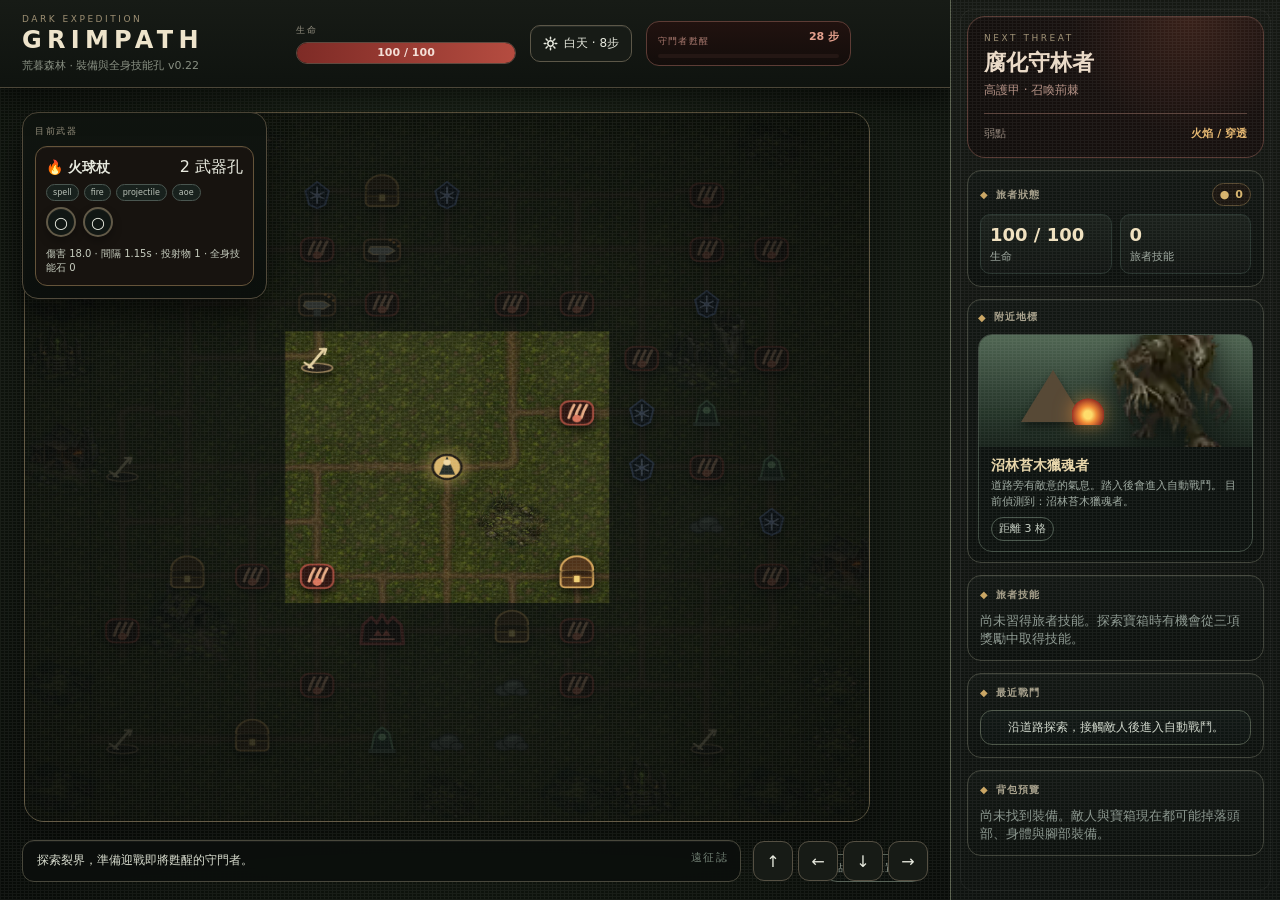
==== index.html @ 2e92b48d "Refresh v0.22 equipment build cache key" ====
<!doctype html>
<html lang="zh-Hant">
<head>
  <meta charset="utf-8">
  <meta name="viewport" content="width=device-width,initial-scale=1,viewport-fit=cover">
  <title>GRIMPATH v0.22</title>
  <style>
    html,body{margin:0;background:#090c0a;color:#ddd;font-family:system-ui}
    main{min-height:100vh;display:grid;place-items:center;text-align:center;padding:24px;box-sizing:border-box}
    small{display:block;color:#999;margin-top:8px}
    a{color:#d7b36a}
  </style>
</head>
<body>
<main><div>GRIMPATH v0.22<small>啟動裝備與全身技能孔系統…</small><noscript><p><a href="./v021/">進入遊戲</a></p></noscript></div></main>
<script>
(()=>{
  const p=new URLSearchParams(location.search);
  const target=p.get('legacy')==='1'?'./legacy_v0201.html?build=0201':'./v021/?build=022b';
  location.replace(target);
})();
</script>
</body>
</html>
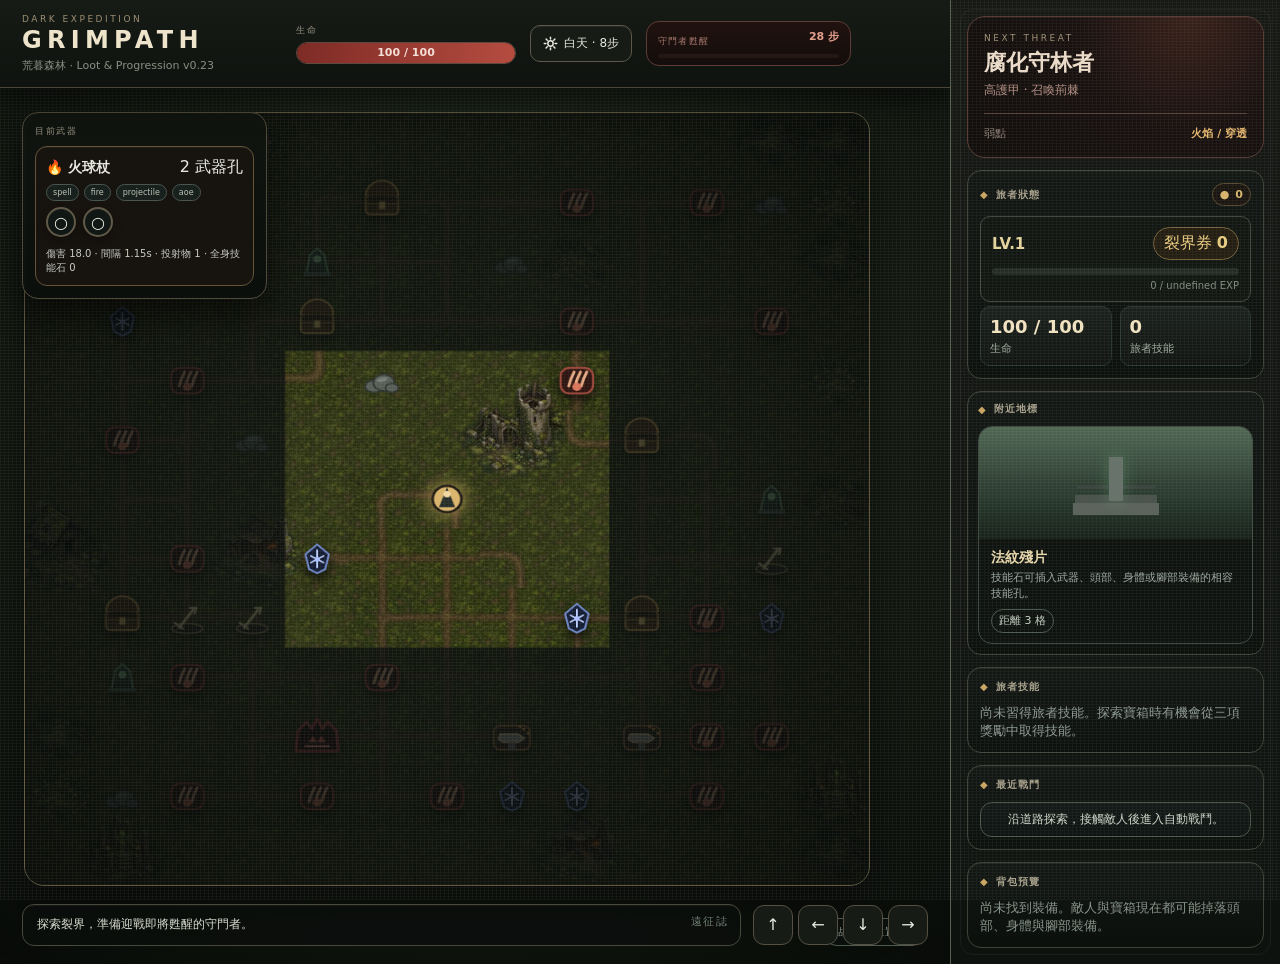
==== commit 820df0a2: "Point GRIMPATH homepage to v0.23 progression build" ====
--- a/index.html
+++ b/index.html
@@ -3,7 +3,7 @@
 <head>
   <meta charset="utf-8">
   <meta name="viewport" content="width=device-width,initial-scale=1,viewport-fit=cover">
-  <title>GRIMPATH v0.22</title>
+  <title>GRIMPATH v0.23</title>
   <style>
     html,body{margin:0;background:#090c0a;color:#ddd;font-family:system-ui}
     main{min-height:100vh;display:grid;place-items:center;text-align:center;padding:24px;box-sizing:border-box}
@@ -12,11 +12,11 @@
   </style>
 </head>
 <body>
-<main><div>GRIMPATH v0.22<small>啟動裝備與全身技能孔系統…</small><noscript><p><a href="./v021/">進入遊戲</a></p></noscript></div></main>
+<main><div>GRIMPATH v0.23<small>啟動 Loot & Progression 系統…</small><noscript><p><a href="./v021/">進入遊戲</a></p></noscript></div></main>
 <script>
 (()=>{
   const p=new URLSearchParams(location.search);
-  const target=p.get('legacy')==='1'?'./legacy_v0201.html?build=0201':'./v021/?build=022b';
+  const target=p.get('legacy')==='1'?'./legacy_v0201.html?build=0201':'./v021/?build=023';
   location.replace(target);
 })();
 </script>
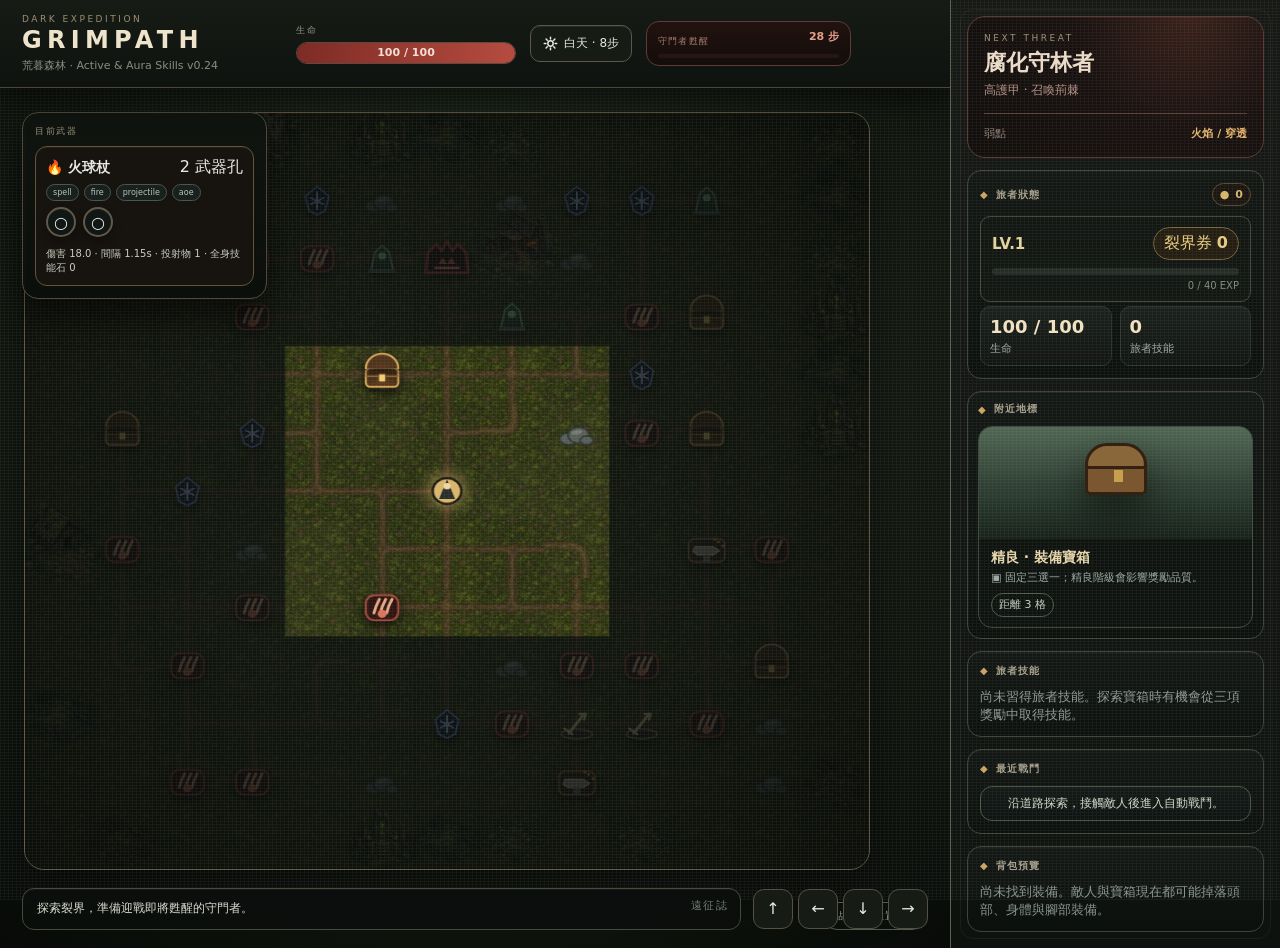
==== commit a499b1bf: "Point GRIMPATH homepage to v0.24 active and aura skills" ====
--- a/index.html
+++ b/index.html
@@ -3,7 +3,7 @@
 <head>
   <meta charset="utf-8">
   <meta name="viewport" content="width=device-width,initial-scale=1,viewport-fit=cover">
-  <title>GRIMPATH v0.23</title>
+  <title>GRIMPATH v0.24</title>
   <style>
     html,body{margin:0;background:#090c0a;color:#ddd;font-family:system-ui}
     main{min-height:100vh;display:grid;place-items:center;text-align:center;padding:24px;box-sizing:border-box}
@@ -12,11 +12,11 @@
   </style>
 </head>
 <body>
-<main><div>GRIMPATH v0.23<small>啟動 Loot & Progression 系統…</small><noscript><p><a href="./v021/">進入遊戲</a></p></noscript></div></main>
+<main><div>GRIMPATH v0.24<small>啟動主動技能、光環與即時戰鬥系統…</small><noscript><p><a href="./v021/">進入遊戲</a></p></noscript></div></main>
 <script>
 (()=>{
   const p=new URLSearchParams(location.search);
-  const target=p.get('legacy')==='1'?'./legacy_v0201.html?build=0201':'./v021/?build=023';
+  const target=p.get('legacy')==='1'?'./legacy_v0201.html?build=0201':'./v021/?build=024';
   location.replace(target);
 })();
 </script>
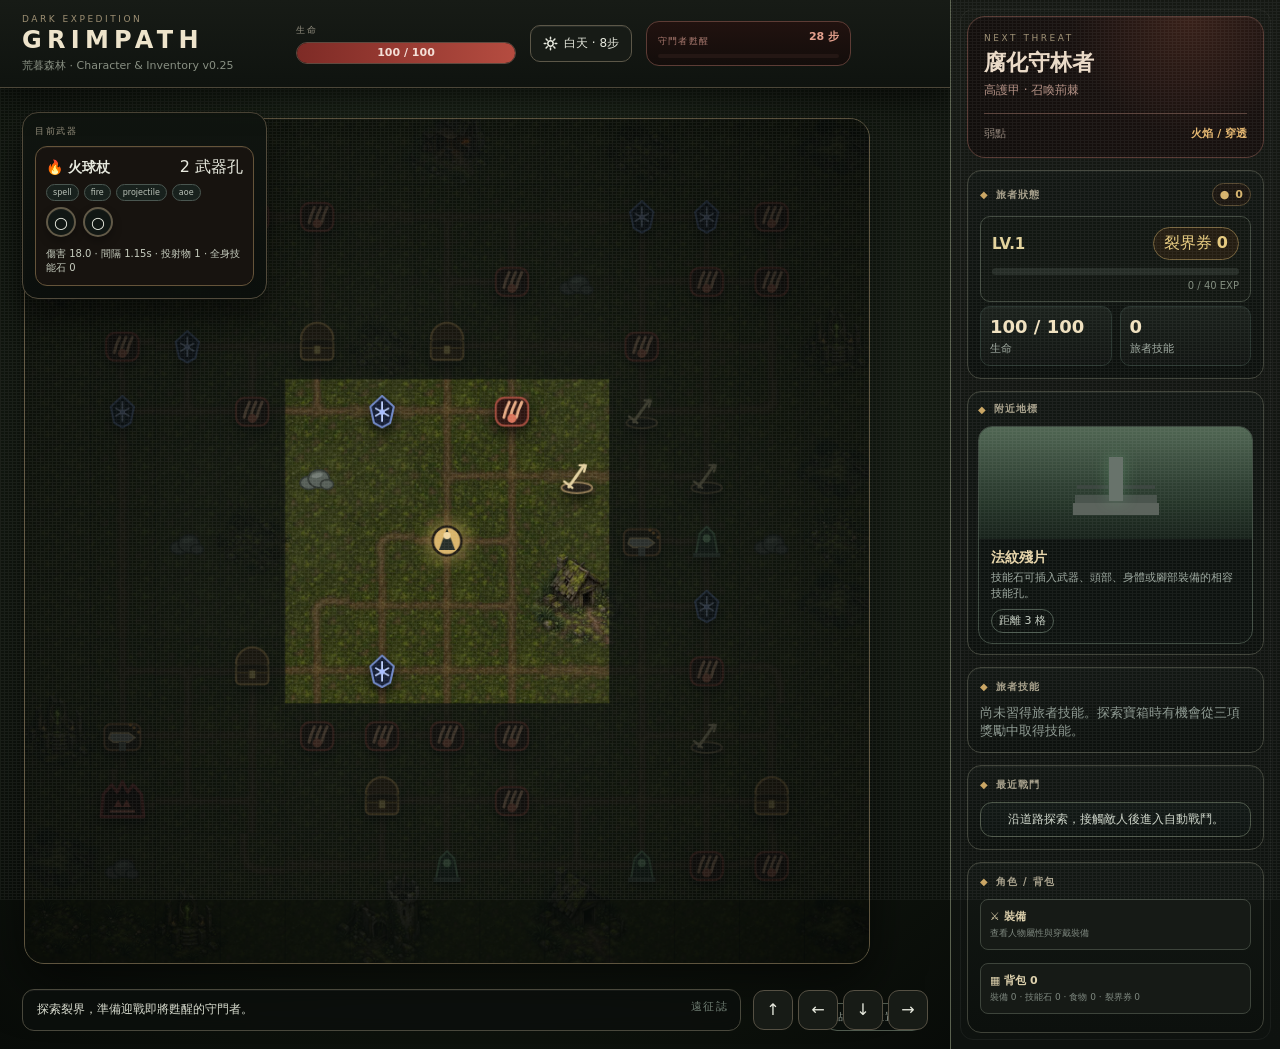
==== commit 6d6775b2: "Point GRIMPATH homepage to v0.25 character and backpack UI" ====
--- a/index.html
+++ b/index.html
@@ -3,7 +3,7 @@
 <head>
   <meta charset="utf-8">
   <meta name="viewport" content="width=device-width,initial-scale=1,viewport-fit=cover">
-  <title>GRIMPATH v0.24</title>
+  <title>GRIMPATH v0.25</title>
   <style>
     html,body{margin:0;background:#090c0a;color:#ddd;font-family:system-ui}
     main{min-height:100vh;display:grid;place-items:center;text-align:center;padding:24px;box-sizing:border-box}
@@ -12,11 +12,11 @@
   </style>
 </head>
 <body>
-<main><div>GRIMPATH v0.24<small>啟動主動技能、光環與即時戰鬥系統…</small><noscript><p><a href="./v021/">進入遊戲</a></p></noscript></div></main>
+<main><div>GRIMPATH v0.25<small>啟動角色裝備與背包分頁介面…</small><noscript><p><a href="./v021/">進入遊戲</a></p></noscript></div></main>
 <script>
 (()=>{
   const p=new URLSearchParams(location.search);
-  const target=p.get('legacy')==='1'?'./legacy_v0201.html?build=0201':'./v021/?build=024';
+  const target=p.get('legacy')==='1'?'./legacy_v0201.html?build=0201':'./v021/?build=025';
   location.replace(target);
 })();
 </script>
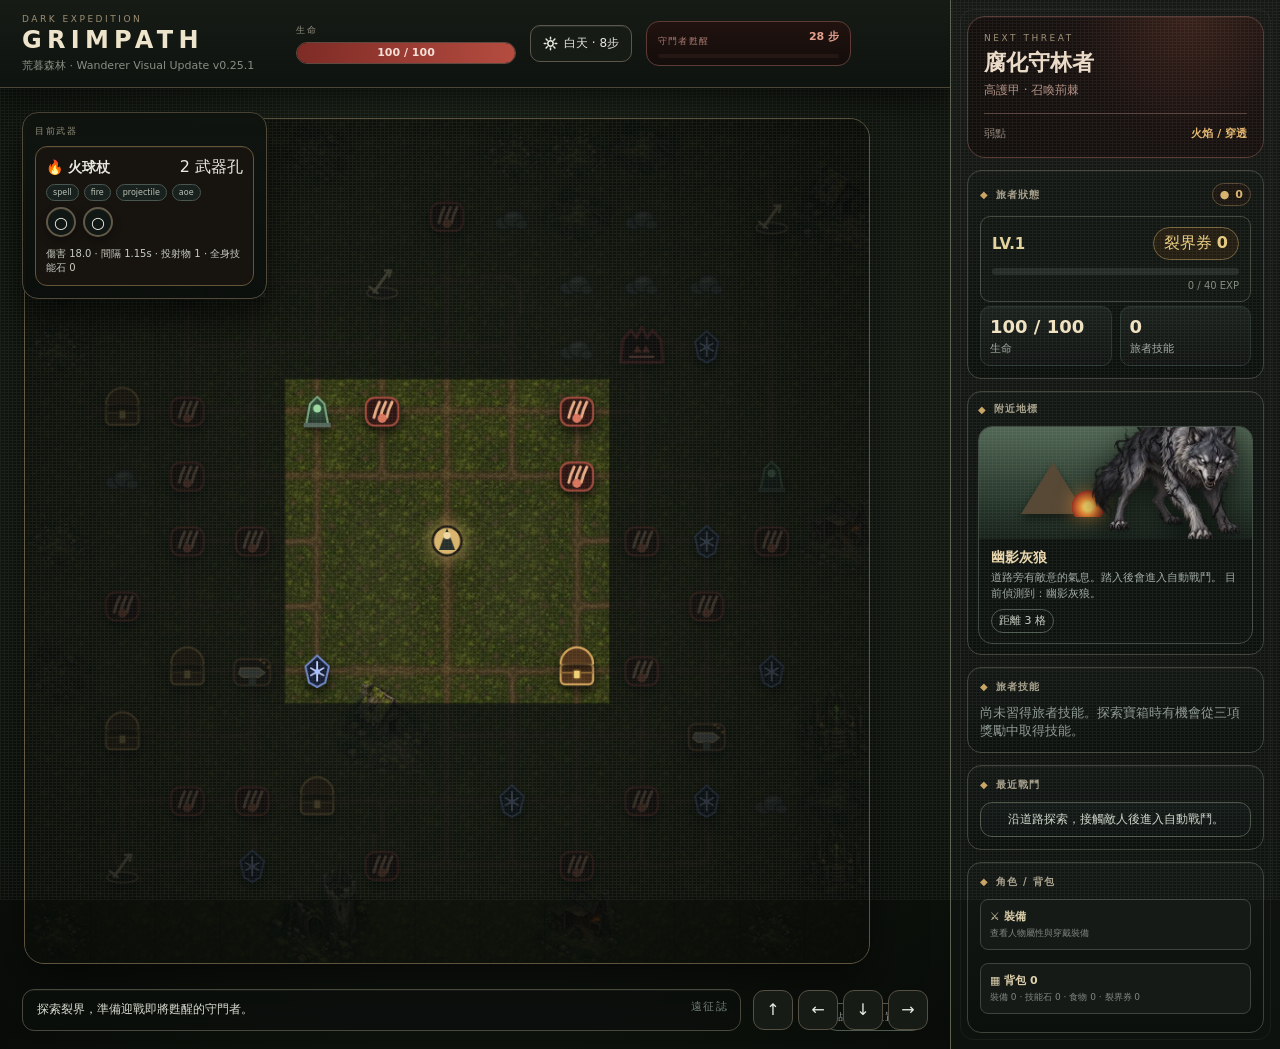
==== commit d630ee95: "Point GRIMPATH homepage to v0.25.1 wanderer art preview" ====
--- a/index.html
+++ b/index.html
@@ -3,7 +3,7 @@
 <head>
   <meta charset="utf-8">
   <meta name="viewport" content="width=device-width,initial-scale=1,viewport-fit=cover">
-  <title>GRIMPATH v0.25</title>
+  <title>GRIMPATH v0.25.1</title>
   <style>
     html,body{margin:0;background:#090c0a;color:#ddd;font-family:system-ui}
     main{min-height:100vh;display:grid;place-items:center;text-align:center;padding:24px;box-sizing:border-box}
@@ -12,11 +12,11 @@
   </style>
 </head>
 <body>
-<main><div>GRIMPATH v0.25<small>啟動角色裝備與背包分頁介面…</small><noscript><p><a href="./v021/">進入遊戲</a></p></noscript></div></main>
+<main><div>GRIMPATH v0.25.1<small>啟動旅者角色立繪與裝備介面預覽…</small><noscript><p><a href="./v021/">進入遊戲</a></p></noscript></div></main>
 <script>
 (()=>{
   const p=new URLSearchParams(location.search);
-  const target=p.get('legacy')==='1'?'./legacy_v0201.html?build=0201':'./v021/?build=025';
+  const target=p.get('legacy')==='1'?'./legacy_v0201.html?build=0201':'./v021/?build=0251';
   location.replace(target);
 })();
 </script>
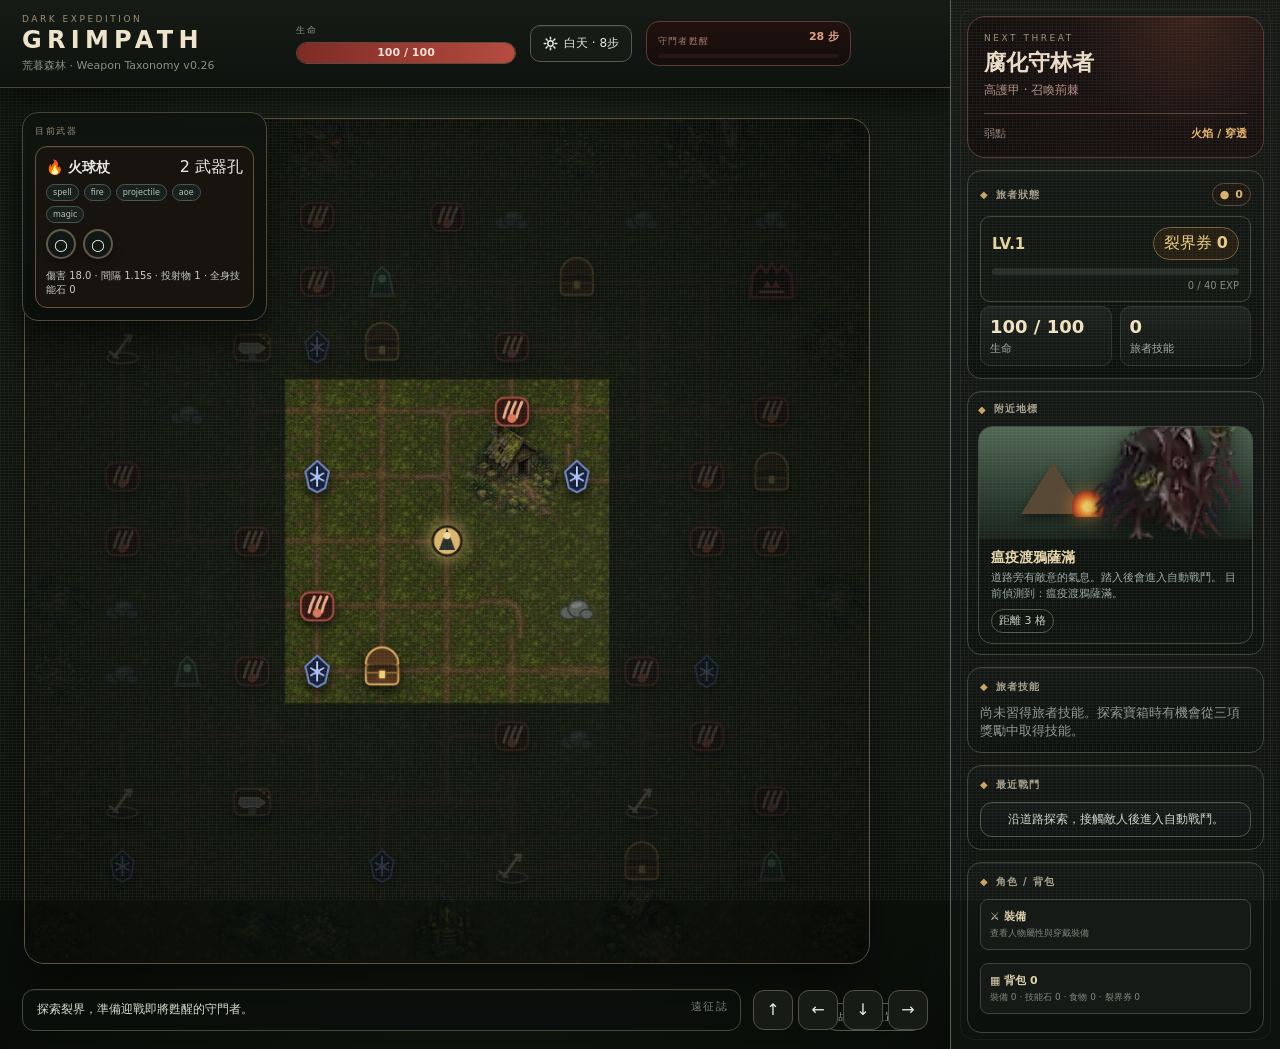
==== commit cb5f2dd8: "Point GRIMPATH homepage to v0.26" ====
--- a/index.html
+++ b/index.html
@@ -3,7 +3,7 @@
 <head>
   <meta charset="utf-8">
   <meta name="viewport" content="width=device-width,initial-scale=1,viewport-fit=cover">
-  <title>GRIMPATH v0.25.1</title>
+  <title>GRIMPATH v0.26</title>
   <style>
     html,body{margin:0;background:#090c0a;color:#ddd;font-family:system-ui}
     main{min-height:100vh;display:grid;place-items:center;text-align:center;padding:24px;box-sizing:border-box}
@@ -12,11 +12,11 @@
   </style>
 </head>
 <body>
-<main><div>GRIMPATH v0.25.1<small>啟動旅者角色立繪與裝備介面預覽…</small><noscript><p><a href="./v021/">進入遊戲</a></p></noscript></div></main>
+<main><div>GRIMPATH v0.26<small>啟動武器分類與寒霜射線更新…</small><noscript><p><a href="./v021/">進入遊戲</a></p></noscript></div></main>
 <script>
 (()=>{
   const p=new URLSearchParams(location.search);
-  const target=p.get('legacy')==='1'?'./legacy_v0201.html?build=0201':'./v021/?build=0251';
+  const target=p.get('legacy')==='1'?'./legacy_v0201.html?build=0201':'./v021/?build=026';
   location.replace(target);
 })();
 </script>
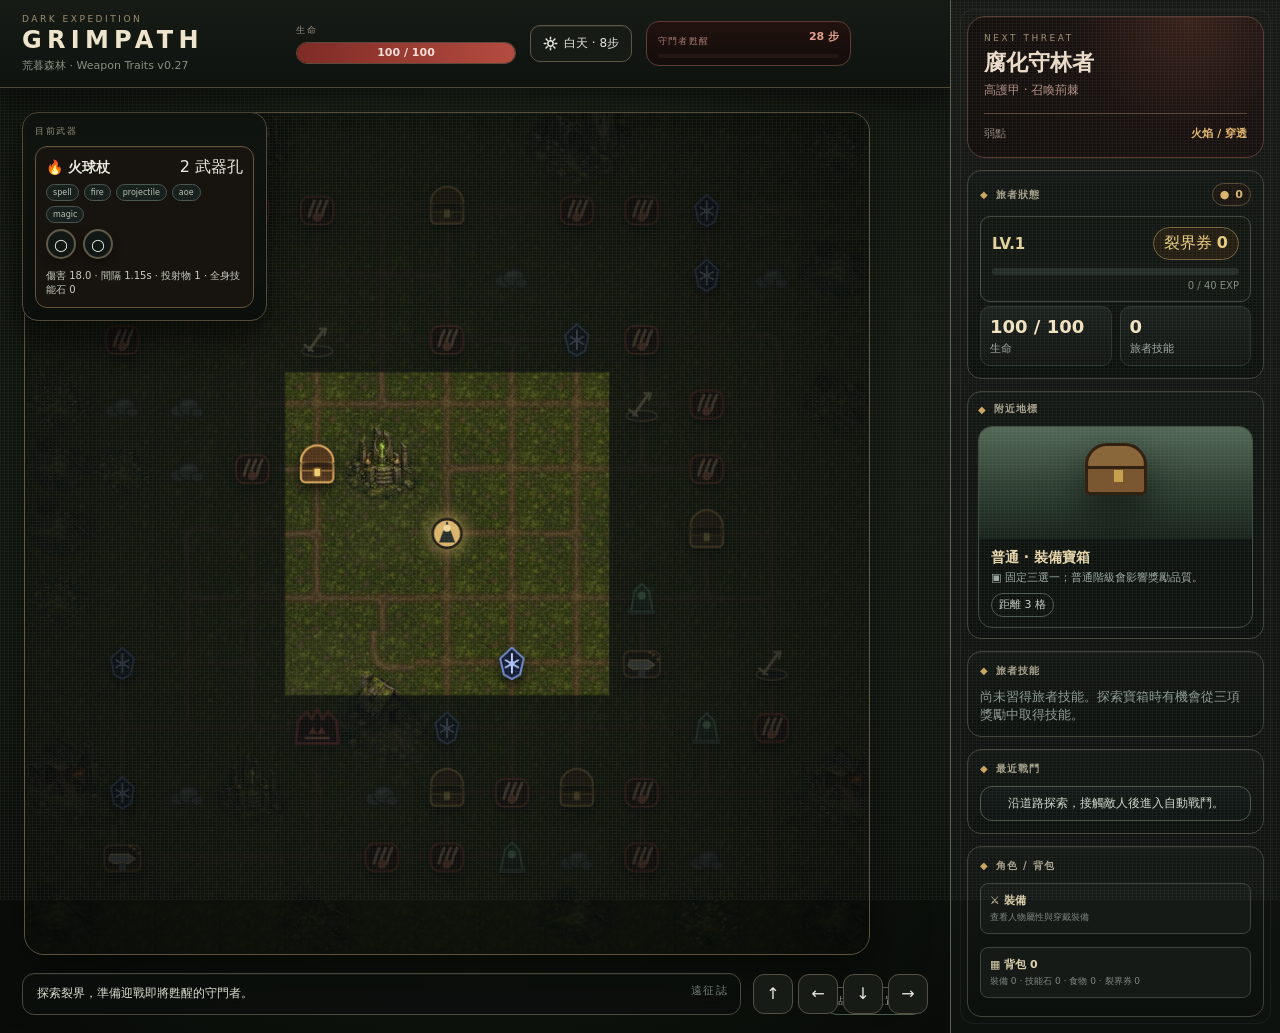
==== commit 78bf694d: "Point GRIMPATH homepage to v0.27 weapon traits" ====
--- a/index.html
+++ b/index.html
@@ -3,7 +3,7 @@
 <head>
   <meta charset="utf-8">
   <meta name="viewport" content="width=device-width,initial-scale=1,viewport-fit=cover">
-  <title>GRIMPATH v0.26</title>
+  <title>GRIMPATH v0.27</title>
   <style>
     html,body{margin:0;background:#090c0a;color:#ddd;font-family:system-ui}
     main{min-height:100vh;display:grid;place-items:center;text-align:center;padding:24px;box-sizing:border-box}
@@ -12,11 +12,11 @@
   </style>
 </head>
 <body>
-<main><div>GRIMPATH v0.26<small>啟動武器分類與寒霜射線更新…</small><noscript><p><a href="./v021/">進入遊戲</a></p></noscript></div></main>
+<main><div>GRIMPATH v0.27<small>啟動武器特性與新武器更新…</small><noscript><p><a href="./v021/">進入遊戲</a></p></noscript></div></main>
 <script>
 (()=>{
   const p=new URLSearchParams(location.search);
-  const target=p.get('legacy')==='1'?'./legacy_v0201.html?build=0201':'./v021/?build=026';
+  const target=p.get('legacy')==='1'?'./legacy_v0201.html?build=0201':'./v021/?build=027';
   location.replace(target);
 })();
 </script>
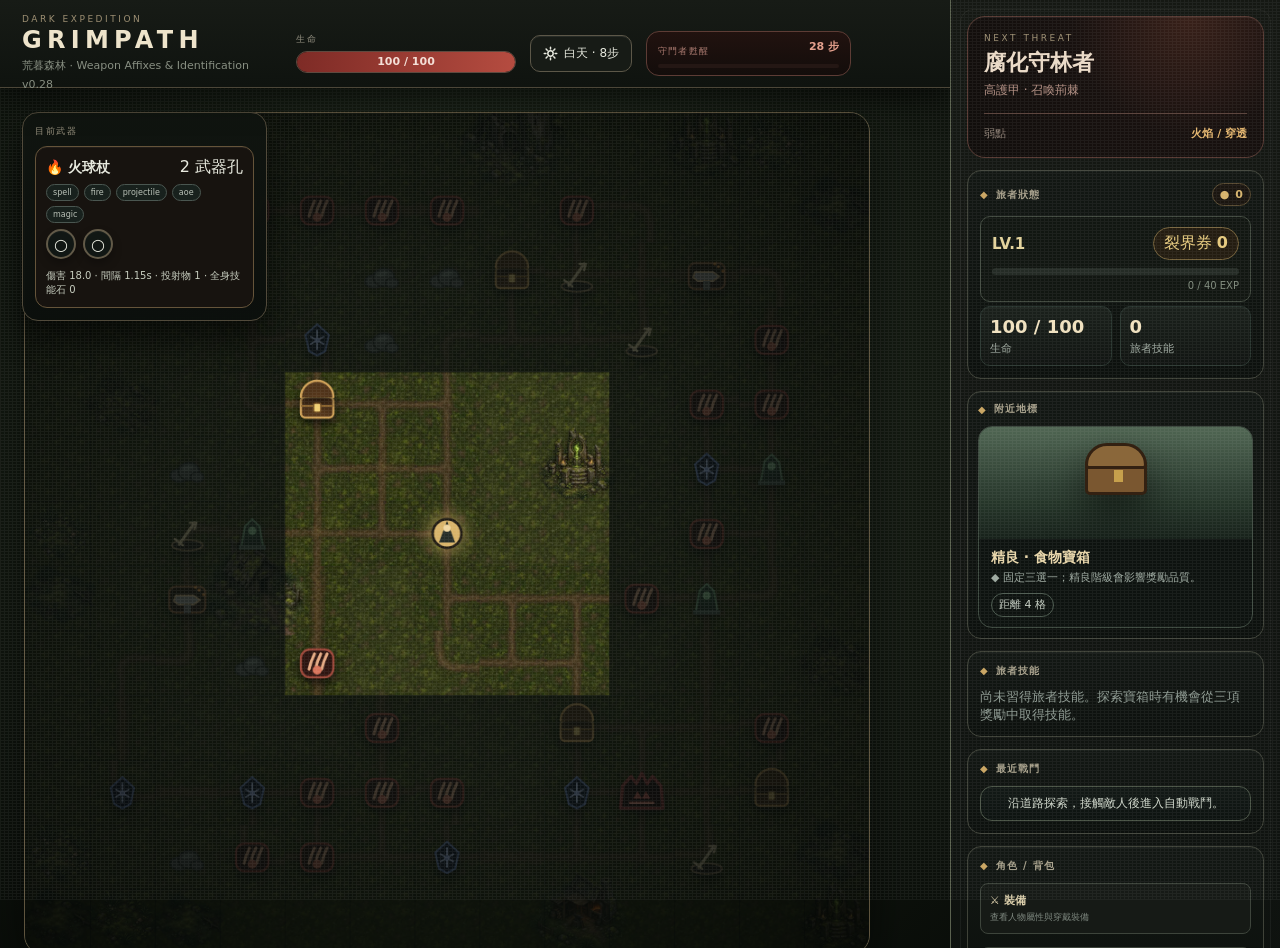
==== commit 210246ff: "Point GRIMPATH homepage to v0.28 affix system" ====
--- a/index.html
+++ b/index.html
@@ -3,7 +3,7 @@
 <head>
   <meta charset="utf-8">
   <meta name="viewport" content="width=device-width,initial-scale=1,viewport-fit=cover">
-  <title>GRIMPATH v0.27</title>
+  <title>GRIMPATH v0.28</title>
   <style>
     html,body{margin:0;background:#090c0a;color:#ddd;font-family:system-ui}
     main{min-height:100vh;display:grid;place-items:center;text-align:center;padding:24px;box-sizing:border-box}
@@ -12,11 +12,11 @@
   </style>
 </head>
 <body>
-<main><div>GRIMPATH v0.27<small>啟動武器特性與新武器更新…</small><noscript><p><a href="./v021/">進入遊戲</a></p></noscript></div></main>
+<main><div>GRIMPATH v0.28<small>啟動武器詞綴、鑑定與旅商店更新…</small><noscript><p><a href="./v021/">進入遊戲</a></p></noscript></div></main>
 <script>
 (()=>{
   const p=new URLSearchParams(location.search);
-  const target=p.get('legacy')==='1'?'./legacy_v0201.html?build=0201':'./v021/?build=027';
+  const target=p.get('legacy')==='1'?'./legacy_v0201.html?build=0201':'./v021/?build=028';
   location.replace(target);
 })();
 </script>
